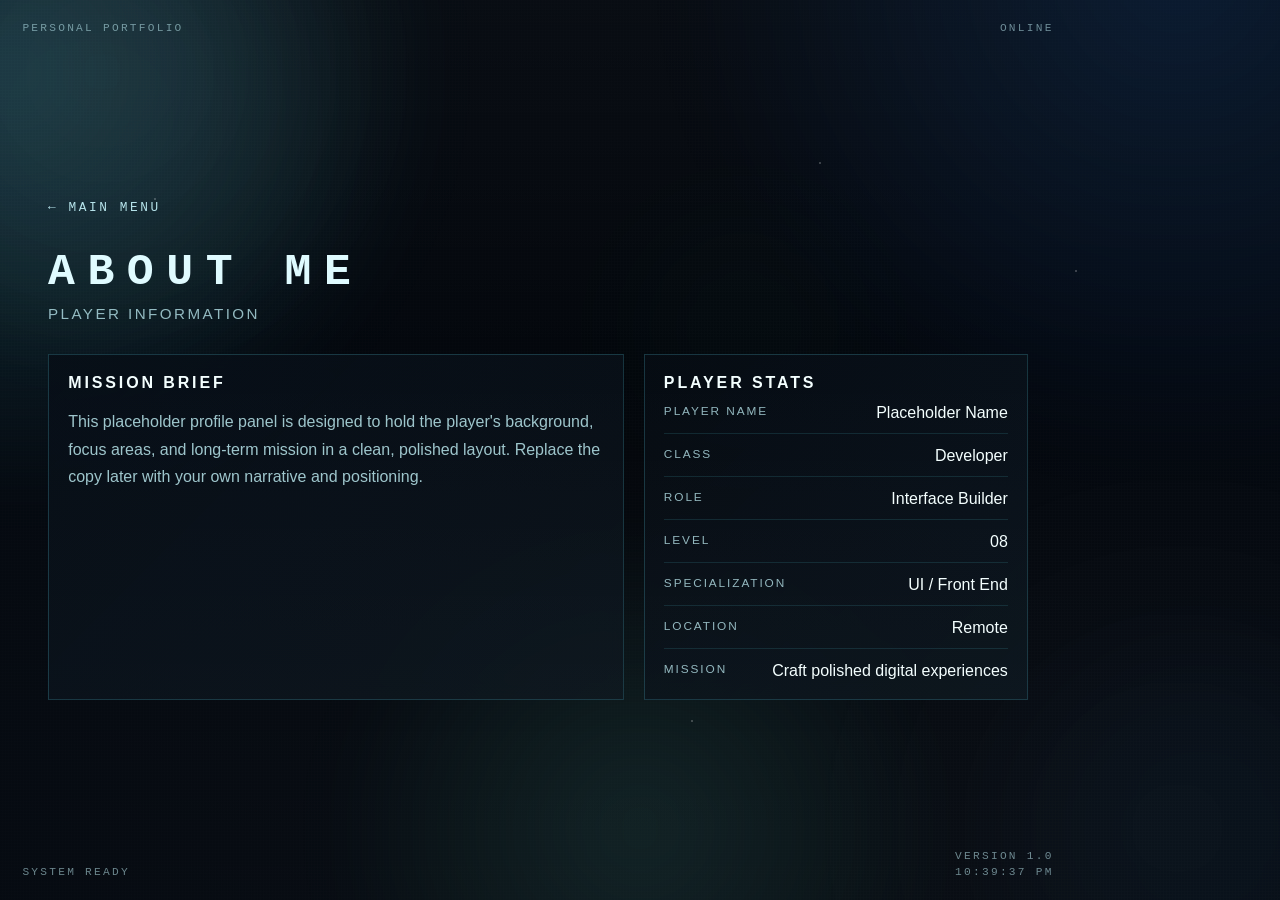
==== about.html @ 42e45257 "asdwadw" ====
<!DOCTYPE html>
<html lang="en">
<head>
    <meta charset="UTF-8">
    <meta name="viewport" content="width=device-width, initial-scale=1.0">
    <title>About Me</title>
    <link rel="stylesheet" href="style.css">
    <link rel="stylesheet" href="assets/css/menu.css">
    <link rel="stylesheet" href="assets/css/transition.css">
    <link rel="stylesheet" href="assets/css/about.css">
</head>
<body>
    <div class="cursor-glow" aria-hidden="true"></div>
    <div class="menu-scene" aria-hidden="true">
        <div class="ambient ambient-one"></div>
        <div class="ambient ambient-two"></div>
        <div class="ambient ambient-three"></div>
        <div class="particle-field">
            <span class="particle particle-1"></span>
            <span class="particle particle-2"></span>
            <span class="particle particle-3"></span>
            <span class="particle particle-4"></span>
            <span class="particle particle-5"></span>
            <span class="particle particle-6"></span>
        </div>
    </div>

    <main class="page-shell" role="main">
        <div class="hud hud-top-left">PERSONAL PORTFOLIO</div>
        <div class="hud hud-top-right">ONLINE</div>

        <a class="back-link" href="index.html" data-transition-label="RETURNING TO MENU...">← MAIN MENU</a>

        <header class="page-heading">
            <h1 class="page-heading__title">ABOUT ME</h1>
            <p class="page-heading__subtitle">Player Information</p>
        </header>

        <section class="profile-grid" aria-label="Profile information">
            <article class="profile-card">
                <h2 class="profile-card__title">Mission Brief</h2>
                <p class="profile-bio">This placeholder profile panel is designed to hold the player's background, focus areas, and long-term mission in a clean, polished layout. Replace the copy later with your own narrative and positioning.</p>
            </article>
            <article class="profile-card">
                <h2 class="profile-card__title">Player Stats</h2>
                <div class="profile-list">
                    <div class="profile-item"><span class="profile-item__label">Player Name</span><span class="profile-item__value">Placeholder Name</span></div>
                    <div class="profile-item"><span class="profile-item__label">Class</span><span class="profile-item__value">Developer</span></div>
                    <div class="profile-item"><span class="profile-item__label">Role</span><span class="profile-item__value">Interface Builder</span></div>
                    <div class="profile-item"><span class="profile-item__label">Level</span><span class="profile-item__value">08</span></div>
                    <div class="profile-item"><span class="profile-item__label">Specialization</span><span class="profile-item__value">UI / Front End</span></div>
                    <div class="profile-item"><span class="profile-item__label">Location</span><span class="profile-item__value">Remote</span></div>
                    <div class="profile-item"><span class="profile-item__label">Mission</span><span class="profile-item__value">Craft polished digital experiences</span></div>
                </div>
            </article>
        </section>

        <div class="hud hud-bottom-left">SYSTEM READY</div>
        <div class="hud hud-bottom-right">
            <span>Version 1.0</span>
            <span id="clock">00:00:00</span>
        </div>
    </main>

    <script src="assets/js/menu.js"></script>
    <script src="assets/js/transition.js"></script>
    <script src="assets/js/about.js"></script>
</body>
</html>
---- style.css ----
:root {
    color-scheme: dark;
    --page-bg: #06080d;
    --text-cyan: #8fe7ff;
    --text-subtle: rgba(143, 231, 255, 0.65);
    --line-cyan: #4fe3ff;
}

* {
    box-sizing: border-box;
}

html,
body {
    margin: 0;
    min-height: 100%;
}

body {
    font-family: "Segoe UI", "Trebuchet MS", Arial, sans-serif;
    background: var(--page-bg);
    color: var(--text-cyan);
    overflow-x: hidden;
}

a {
    color: inherit;
    text-decoration: none;
}
---- assets/css/menu.css ----
:root {
    --line-cyan: #5fe8ff;
    --text-cyan: #c8f8ff;
    --text-subtle: rgba(200, 248, 255, 0.7);
    --text-muted: rgba(200, 248, 255, 0.55);
}

* {
    box-sizing: border-box;
}

html,
body {
    margin: 0;
    min-height: 100%;
}

body {
    min-height: 100vh;
    display: flex;
    align-items: center;
    justify-content: flex-start;
    background: #03060b;
    color: var(--text-cyan);
    overflow: hidden;
    cursor: none;
}

body::before {
    content: "";
    position: fixed;
    inset: -20%;
    background:
        radial-gradient(circle at 15% 20%, rgba(95, 232, 255, 0.18), transparent 24%),
        radial-gradient(circle at 80% 12%, rgba(37, 112, 220, 0.16), transparent 28%),
        radial-gradient(circle at 50% 80%, rgba(110, 255, 220, 0.1), transparent 24%);
    filter: blur(32px);
    animation: drift 20s ease-in-out infinite alternate;
    z-index: 0;
    pointer-events: none;
}

body::after {
    content: "";
    position: fixed;
    inset: 0;
    background:
        radial-gradient(circle at center, transparent 0%, rgba(2, 5, 8, 0.45) 60%, rgba(2, 4, 6, 0.9) 100%),
        linear-gradient(180deg, rgba(255, 255, 255, 0.03) 0%, transparent 40%, rgba(255, 255, 255, 0.03) 100%);
    mix-blend-mode: screen;
    opacity: 0.95;
    pointer-events: none;
    z-index: 0;
}

.menu-scene {
    position: fixed;
    inset: 0;
    pointer-events: none;
    z-index: 0;
    overflow: hidden;
}

.menu-scene::before {
    content: "";
    position: absolute;
    inset: -20%;
    background-image:
        linear-gradient(rgba(255, 255, 255, 0.025) 1px, transparent 1px),
        linear-gradient(90deg, rgba(255, 255, 255, 0.018) 1px, transparent 1px);
    background-size: 100% 3px, 3px 100%;
    opacity: 0.22;
    animation: scanlines 10s linear infinite;
    mix-blend-mode: screen;
}

.menu-scene::after {
    content: "";
    position: absolute;
    inset: -20%;
    background:
        radial-gradient(circle at 20% 20%, rgba(255, 255, 255, 0.08), transparent 20%),
        radial-gradient(circle at 80% 80%, rgba(255, 255, 255, 0.05), transparent 25%);
    filter: blur(16px);
    opacity: 0.45;
    animation: fog 18s ease-in-out infinite alternate;
}

.ambient {
    position: absolute;
    border-radius: 50%;
    filter: blur(60px);
    opacity: 0.24;
    animation: drift 16s ease-in-out infinite alternate;
}

.ambient-one {
    width: 420px;
    height: 420px;
    left: -120px;
    top: -90px;
    background: rgba(95, 232, 255, 0.16);
}

.ambient-two {
    width: 340px;
    height: 340px;
    right: -90px;
    bottom: -100px;
    background: rgba(15, 115, 200, 0.16);
    animation-duration: 19s;
}

.ambient-three {
    width: 260px;
    height: 260px;
    left: 48%;
    top: 22%;
    background: rgba(91, 255, 204, 0.08);
    animation-duration: 17s;
}

.particle-field {
    position: absolute;
    inset: 0;
    pointer-events: none;
}

.particle {
    position: absolute;
    width: 2px;
    height: 2px;
    border-radius: 50%;
    background: rgba(255, 255, 255, 0.7);
    animation: floatParticle 18s linear infinite;
    opacity: 0.4;
}

.particle-1 { left: 12%; top: 22%; animation-duration: 21s; }
.particle-2 { left: 28%; top: 70%; animation-duration: 19s; }
.particle-3 { left: 64%; top: 18%; animation-duration: 24s; }
.particle-4 { left: 76%; top: 48%; animation-duration: 17s; }
.particle-5 { left: 54%; top: 80%; animation-duration: 20s; }
.particle-6 { left: 84%; top: 30%; animation-duration: 22s; }

.menu-shell {
    position: relative;
    z-index: 1;
    width: min(92vw, 560px);
    min-height: 100vh;
    display: flex;
    flex-direction: column;
    justify-content: center;
    align-items: flex-start;
    text-align: left;
    padding: clamp(2rem, 6vw, 4.2rem);
    isolation: isolate;
}

.menu-header {
    margin-bottom: 2.4rem;
    opacity: 0;
    transform: translateY(16px);
    animation: titleIn 1.1s cubic-bezier(0.2, 0.8, 0.2, 1) 0.2s forwards;
}

.portfolio-label {
    margin: 0 0 0.55rem;
    font-size: 0.72rem;
    letter-spacing: 0.28em;
    text-transform: uppercase;
    color: var(--text-subtle);
}

.game-title {
    display: flex;
    flex-wrap: wrap;
    gap: 0.04em;
    margin: 0;
    font-family: Consolas, "Courier New", monospace;
    font-size: clamp(2.4rem, 5vw, 4rem);
    letter-spacing: 0.32em;
    text-transform: uppercase;
    color: #dffbff;
    text-shadow: 0 0 10px rgba(95, 232, 255, 0.28), 0 0 24px rgba(95, 232, 255, 0.12);
}

.game-title span {
    display: inline-block;
    animation: letterIn 0.9s cubic-bezier(0.2, 0.8, 0.2, 1) both;
}

.game-title span:nth-child(2) { animation-delay: 0.06s; }
.game-title span:nth-child(3) { animation-delay: 0.12s; }
.game-title span:nth-child(4) { animation-delay: 0.18s; }
.game-title span:nth-child(5) { animation-delay: 0.24s; }
.game-title span:nth-child(6) { animation-delay: 0.3s; }
.game-title span:nth-child(7) { animation-delay: 0.36s; }
.game-title span:nth-child(8) { animation-delay: 0.42s; }
.game-title span:nth-child(9) { animation-delay: 0.48s; }
.game-title span:nth-child(10) { animation-delay: 0.54s; }
.game-title span:nth-child(11) { animation-delay: 0.6s; }
.game-title span:nth-child(12) { animation-delay: 0.66s; }

.menu-nav {
    width: 100%;
    display: flex;
    flex-direction: column;
    gap: 0.35rem;
    align-items: flex-start;
    max-width: 480px;
}

.menu-item {
    position: relative;
    display: flex;
    align-items: center;
    width: 100%;
    padding: 0.85rem 0 0.95rem;
    color: var(--text-cyan);
    font-family: Consolas, "Courier New", monospace;
    font-size: clamp(0.95rem, 1.6vw, 1.05rem);
    letter-spacing: 0.22em;
    text-transform: uppercase;
    text-decoration: none;
    opacity: 0;
    transform: translateX(-12px);
    animation: itemIn 0.6s cubic-bezier(0.2, 0.8, 0.2, 1) forwards;
    transition: transform 0.3s ease, color 0.3s ease;
}

.menu-item:nth-child(2) { animation-delay: 0.14s; }
.menu-item:nth-child(3) { animation-delay: 0.28s; }
.menu-item:nth-child(4) { animation-delay: 0.42s; }
.menu-item:nth-child(5) { animation-delay: 0.56s; }
.menu-item:nth-child(6) { animation-delay: 0.7s; }

.menu-item::before {
    content: "";
    position: absolute;
    inset: 0 0 auto 0;
    height: 1px;
    background: rgba(95, 232, 255, 0.25);
    transform: scaleX(0.84);
    transform-origin: left;
    opacity: 0.45;
    transition: opacity 0.3s ease, background 0.3s ease;
}

.menu-item__line {
    position: absolute;
    left: -0.35rem;
    top: 50%;
    width: 1px;
    height: 28%;
    background: transparent;
    transform: translateY(-50%);
    transition: height 0.3s ease, background 0.3s ease, box-shadow 0.3s ease;
}

.menu-item__content {
    display: flex;
    flex-direction: column;
    gap: 0.2rem;
    transition: transform 0.3s ease;
}

.menu-item__title {
    position: relative;
    z-index: 1;
    transition: transform 0.3s ease, color 0.3s ease;
}

.menu-item__subtitle {
    font-size: 0.72rem;
    letter-spacing: 0.18em;
    text-transform: uppercase;
    color: var(--text-subtle);
    transition: color 0.3s ease;
}

.menu-item__arrow {
    margin-left: auto;
    font-size: 1rem;
    color: var(--line-cyan);
    opacity: 0;
    transform: translateX(-8px);
    transition: opacity 0.3s ease, transform 0.3s ease;
}

.menu-item:hover,
.menu-item:focus-visible {
    transform: translateX(10px);
    color: #f4ffff;
}

.menu-item:hover .menu-item__content,
.menu-item:focus-visible .menu-item__content {
    transform: translateX(6px);
}

.menu-item:hover .menu-item__title,
.menu-item:focus-visible .menu-item__title {
    transform: translateX(6px);
    color: #f4ffff;
}

.menu-item:hover .menu-item__subtitle,
.menu-item:focus-visible .menu-item__subtitle {
    color: rgba(244, 255, 255, 0.95);
}

.menu-item:hover .menu-item__arrow,
.menu-item:focus-visible .menu-item__arrow {
    opacity: 1;
    transform: translateX(0);
}

.menu-item:hover .menu-item__line,
.menu-item:focus-visible .menu-item__line {
    height: 72%;
    background: var(--line-cyan);
    box-shadow: 0 0 8px rgba(95, 232, 255, 0.35);
}

.menu-item:hover::before,
.menu-item:focus-visible::before {
    opacity: 0.8;
    background: rgba(95, 232, 255, 0.45);
}

.menu-item:active {
    transform: translateX(4px);
}

.menu-item.is-active {
    transform: translateX(6px);
    color: #f4ffff;
}

.menu-item.is-active .menu-item__title {
    transform: translateX(4px);
    color: #f4ffff;
}

.menu-item.is-active .menu-item__subtitle {
    color: rgba(244, 255, 255, 0.95);
}

.menu-item.is-active .menu-item__line {
    height: 72%;
    background: var(--line-cyan);
    box-shadow: 0 0 8px rgba(95, 232, 255, 0.35);
}

.hud {
    position: absolute;
    font-family: Consolas, "Courier New", monospace;
    font-size: 0.7rem;
    letter-spacing: 0.2em;
    text-transform: uppercase;
    color: var(--text-muted);
    opacity: 0.95;
}

.hud-top-left { top: 1.4rem; left: 1.4rem; }
.hud-top-right { top: 1.4rem; right: 1.4rem; }
.hud-bottom-left { bottom: 1.4rem; left: 1.4rem; }
.hud-bottom-right {
    bottom: 1.4rem;
    right: 1.4rem;
    display: flex;
    flex-direction: column;
    align-items: flex-end;
    gap: 0.25rem;
}

.cursor-glow {
    position: fixed;
    left: 0;
    top: 0;
    width: 24px;
    height: 24px;
    border: 1px solid rgba(95, 232, 255, 0.65);
    border-radius: 50%;
    transform: translate(-50%, -50%);
    pointer-events: none;
    z-index: 2;
    opacity: 0;
    transition: width 0.2s ease, height 0.2s ease, opacity 0.2s ease, border-color 0.2s ease, box-shadow 0.2s ease;
    box-shadow: 0 0 18px rgba(95, 232, 255, 0.16);
    mix-blend-mode: screen;
}

.cursor-glow::before {
    content: "";
    position: absolute;
    inset: 3px;
    border: 1px solid rgba(95, 232, 255, 0.35);
    border-radius: 50%;
    opacity: 0.6;
}

body.menu-hover .cursor-glow {
    width: 72px;
    height: 72px;
    border-color: rgba(95, 232, 255, 0.9);
    box-shadow: 0 0 30px rgba(95, 232, 255, 0.22);
}

@keyframes titleIn {
    from { opacity: 0; transform: translateY(16px); }
    to { opacity: 1; transform: translateY(0); }
}

@keyframes itemIn {
    from { opacity: 0; transform: translateX(-12px); }
    to { opacity: 1; transform: translateX(0); }
}

@keyframes letterIn {
    from { opacity: 0; transform: translateY(10px) scale(0.96); }
    to { opacity: 1; transform: translateY(0) scale(1); }
}

@keyframes drift {
    from { transform: translate3d(0, 0, 0) scale(1); }
    to { transform: translate3d(12px, -16px, 0) scale(1.05); }
}

@keyframes scanlines {
    from { transform: translate3d(0, 0, 0); }
    to { transform: translate3d(0, 3px, 0); }
}

@keyframes fog {
    from { transform: translate3d(-4%, -3%, 0) scale(1); }
    to { transform: translate3d(5%, 3%, 0) scale(1.04); }
}

@keyframes floatParticle {
    0% { transform: translate3d(0, 0, 0) scale(1); opacity: 0; }
    20% { opacity: 0.45; }
    100% { transform: translate3d(60px, -90px, 0) scale(1.8); opacity: 0; }
}

@media (max-width: 768px) {
    body {
        justify-content: center;
    }

    .menu-shell {
        min-height: auto;
        padding: 2rem 1.2rem 3rem;
        justify-content: flex-start;
    }

    .menu-nav {
        max-width: 100%;
    }

    .hud {
        font-size: 0.62rem;
    }

    .menu-item {
        font-size: 0.86rem;
    }

    .game-title {
        font-size: clamp(2rem, 8vw, 2.8rem);
        letter-spacing: 0.24em;
    }
}
---- assets/css/transition.css ----
:root {
    --transition-cyan: #5fe8ff;
    --transition-bg: rgba(2, 5, 8, 0.84);
}

body.is-transitioning {
    overflow: hidden;
}

.transition-overlay {
    position: fixed;
    inset: 0;
    display: flex;
    flex-direction: column;
    justify-content: center;
    align-items: center;
    gap: 0.9rem;
    background: rgba(2, 5, 8, 0.72);
    backdrop-filter: blur(10px);
    -webkit-backdrop-filter: blur(10px);
    opacity: 0;
    pointer-events: none;
    z-index: 20;
    transition: opacity 180ms ease;
}

.transition-overlay.is-visible {
    opacity: 1;
}

.transition-overlay__text {
    font-family: Consolas, "Courier New", monospace;
    font-size: 0.82rem;
    letter-spacing: 0.32em;
    text-transform: uppercase;
    color: #f4ffff;
    opacity: 0.9;
}

.transition-overlay__line {
    width: min(84vw, 320px);
    height: 1px;
    background: linear-gradient(90deg, transparent, var(--transition-cyan), transparent);
    transform: scaleX(0);
    transform-origin: left;
    transition: transform 720ms cubic-bezier(0.2, 0.8, 0.2, 1);
    box-shadow: 0 0 10px rgba(95, 232, 255, 0.25);
}

.menu-shell.is-exiting,
.page-shell.is-exiting {
    opacity: 0;
    transform: translateY(-8px) scale(0.985);
    transition: opacity 360ms ease, transform 360ms ease;
}

.game-title.is-exiting,
.page-title.is-exiting {
    transform: translateY(-8px);
    transition: transform 360ms ease, opacity 360ms ease;
}

.menu-item.is-fading,
.page-nav-link.is-fading {
    opacity: 0;
    transform: translateX(-10px);
    transition: opacity 240ms ease, transform 240ms ease;
}

.menu-shell,
.page-shell {
    opacity: 0;
    transform: translateY(16px);
    transition: opacity 520ms ease, transform 520ms ease;
}

.page-shell {
    position: relative;
    min-height: 100vh;
    display: flex;
    flex-direction: column;
    justify-content: center;
    align-items: flex-start;
    padding: clamp(2rem, 6vw, 4.2rem);
    color: var(--text-cyan);
}

.page-title {
    margin: 0 0 0.8rem;
    font-family: Consolas, "Courier New", monospace;
    font-size: clamp(2rem, 4vw, 3rem);
    letter-spacing: 0.28em;
    text-transform: uppercase;
    color: #dffbff;
    text-shadow: 0 0 10px rgba(95, 232, 255, 0.2);
}

.page-shell .portfolio-label {
    margin: 0;
    font-size: 0.72rem;
    letter-spacing: 0.24em;
    text-transform: uppercase;
    color: rgba(200, 248, 255, 0.7);
}

.menu-shell.is-entering,
.page-shell.is-entering,
body.has-entered .menu-shell,
body.has-entered .page-shell {
    opacity: 1;
    transform: translateY(0);
}

.game-title,
.page-title {
    opacity: 1;
    transform: translateY(0);
    transition: opacity 520ms ease, transform 520ms ease;
}

.game-title.is-entering,
.page-title.is-entering {
    opacity: 1;
    transform: translateY(0);
}

.project-card.is-visible,
.resume-card.is-visible,
.skill-item.is-visible,
.certificate-card.is-visible,
.profile-card.is-visible,
.contact-card.is-visible {
    opacity: 1;
    transform: translateY(0);
    transition: opacity 420ms ease, transform 420ms ease;
}
---- assets/css/about.css ----
:root {
    --panel-border: rgba(95, 232, 255, 0.18);
}

.page-shell {
    position: relative;
    min-height: 100vh;
    padding: clamp(2rem, 5vw, 3rem);
    display: flex;
    flex-direction: column;
    gap: 2rem;
}

.back-link {
    display: inline-flex;
    align-items: center;
    gap: 0.5rem;
    width: max-content;
    font-family: Consolas, "Courier New", monospace;
    font-size: 0.8rem;
    letter-spacing: 0.2em;
    text-transform: uppercase;
    color: var(--text-cyan);
    text-decoration: none;
    opacity: 0.9;
    transition: opacity 0.25s ease, transform 0.25s ease;
}

.back-link:hover,
.back-link:focus-visible {
    opacity: 1;
    transform: translateX(-4px);
}

.page-heading {
    max-width: 760px;
}

.page-heading__title {
    margin: 0 0 0.5rem;
    font-family: Consolas, "Courier New", monospace;
    font-size: clamp(1.95rem, 4vw, 2.8rem);
    letter-spacing: 0.28em;
    text-transform: uppercase;
    color: #dffbff;
}

.page-heading__subtitle {
    margin: 0;
    font-size: 0.95rem;
    letter-spacing: 0.16em;
    text-transform: uppercase;
    color: rgba(200, 248, 255, 0.72);
}

.profile-grid {
    display: grid;
    grid-template-columns: 1.2fr 0.8fr;
    gap: 1.2rem;
    max-width: 980px;
}

.profile-card {
    padding: 1.2rem;
    border: 1px solid var(--panel-border);
    background: linear-gradient(135deg, rgba(6, 12, 19, 0.95), rgba(11, 20, 28, 0.84));
    backdrop-filter: blur(10px);
    opacity: 0;
    transform: translateY(18px);
}

.profile-card__title {
    margin: 0 0 0.7rem;
    font-size: 1rem;
    letter-spacing: 0.18em;
    text-transform: uppercase;
    color: #f4ffff;
}

.profile-list {
    display: grid;
    gap: 0.8rem;
}

.profile-item {
    display: flex;
    justify-content: space-between;
    gap: 1rem;
    padding-bottom: 0.7rem;
    border-bottom: 1px solid rgba(95, 232, 255, 0.12);
}

.profile-item:last-child {
    border-bottom: 0;
    padding-bottom: 0;
}

.profile-item__label {
    color: rgba(200, 248, 255, 0.72);
    text-transform: uppercase;
    letter-spacing: 0.16em;
    font-size: 0.74rem;
}

.profile-item__value {
    color: #f4ffff;
    text-align: right;
}

.profile-bio {
    color: rgba(200, 248, 255, 0.78);
    line-height: 1.7;
}

@media (max-width: 900px) {
    .profile-grid {
        grid-template-columns: 1fr;
    }
}
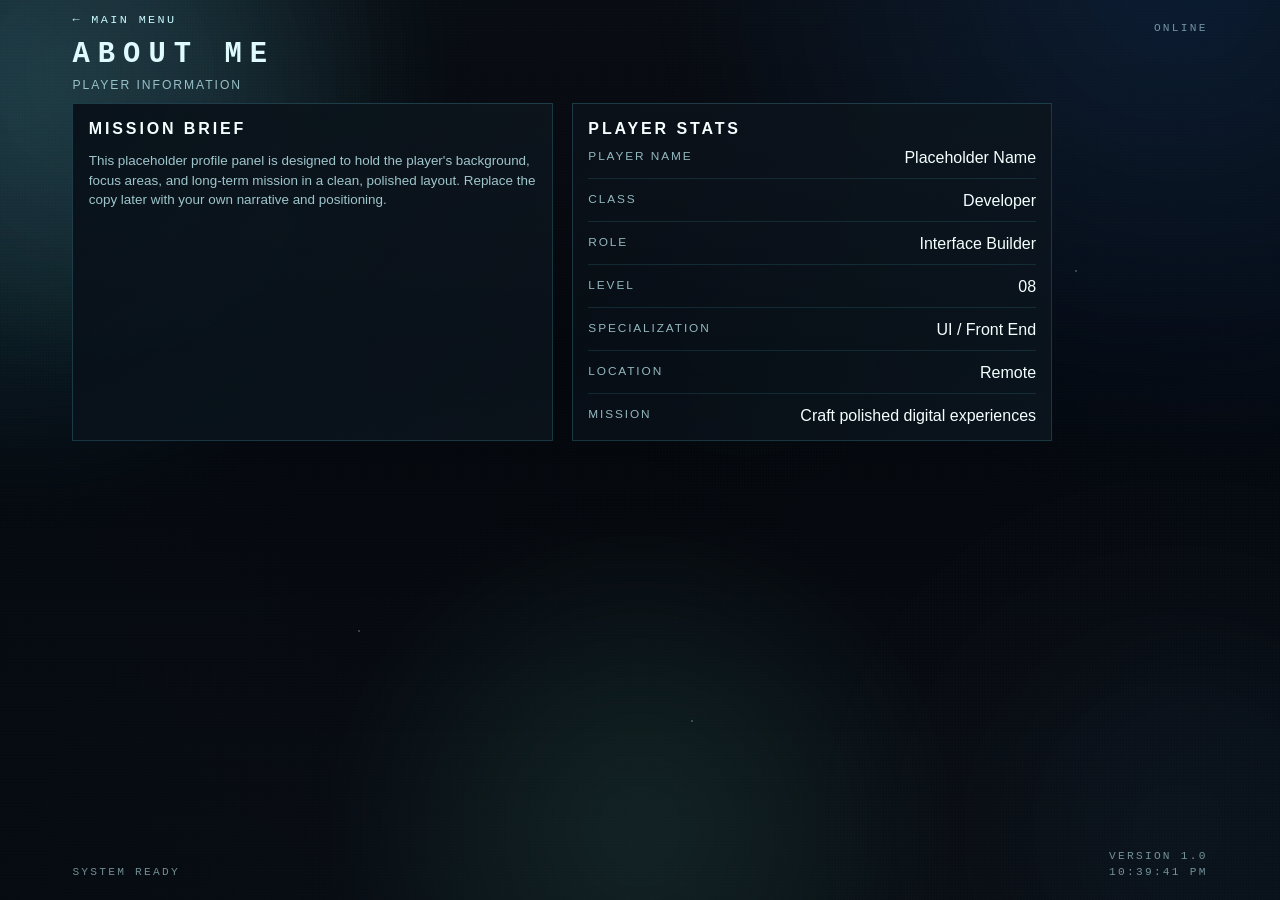
==== commit 397c698b: "Transition" ====
--- a/about.html
+++ b/about.html
@@ -26,7 +26,7 @@
     </div>
 
     <main class="page-shell" role="main">
-        <div class="hud hud-top-left">PERSONAL PORTFOLIO</div>
+
         <div class="hud hud-top-right">ONLINE</div>
 
         <a class="back-link" href="index.html" data-transition-label="RETURNING TO MENU...">← MAIN MENU</a>
--- a/style.css
+++ b/style.css
@@ -10,13 +10,14 @@
     box-sizing: border-box;
 }
 
-html,
-body {
-    margin: 0;
+html {
     min-height: 100%;
 }
 
 body {
+    margin: 0;
+    min-height: 100svh;
+    min-height: 100dvh;
     font-family: "Segoe UI", "Trebuchet MS", Arial, sans-serif;
     background: var(--page-bg);
     color: var(--text-cyan);
@@ -27,3 +28,98 @@
     color: inherit;
     text-decoration: none;
 }
+
+body .page-shell {
+    padding-block: clamp(0.7rem, 1.4vh, 1rem);
+    gap: clamp(0.7rem, 1.3vh, 1rem);
+}
+
+body .back-link {
+    font-size: clamp(0.64rem, 0.95vw, 0.74rem);
+}
+
+body .page-heading__title {
+    font-size: clamp(1.15rem, 2.4vw, 1.8rem);
+}
+
+body .page-heading__subtitle {
+    font-size: clamp(0.68rem, 0.95vw, 0.8rem);
+}
+
+body .project-card,
+body .resume-card,
+body .certificate-card,
+body .contact-card,
+body .profile-card,
+body .skill-item {
+    padding: clamp(0.8rem, 1.2vw, 1rem);
+}
+
+body .project-card__desc,
+body .certificate-card__meta,
+body .contact-card__desc,
+body .profile-bio {
+    font-size: 0.84rem;
+    line-height: 1.45;
+}
+
+body .project-card__meta,
+body .project-card__actions {
+    gap: 0.45rem;
+}
+
+body .action-btn {
+    padding: 0.5rem 0.7rem;
+}
+
+@media (max-height: 860px) {
+    body .page-shell {
+        gap: 0.65rem;
+        padding-block: 0.65rem;
+    }
+
+    body .page-heading__title {
+        font-size: clamp(1rem, 2vw, 1.5rem);
+    }
+
+    body .project-card,
+    body .resume-card,
+    body .certificate-card,
+    body .contact-card,
+    body .profile-card,
+    body .skill-item {
+        padding: 0.75rem;
+    }
+
+    body .project-card__desc,
+    body .certificate-card__meta,
+    body .contact-card__desc,
+    body .profile-bio {
+        font-size: 0.8rem;
+        line-height: 1.4;
+    }
+}
+
+@media (max-height: 760px) {
+    body .page-shell {
+        gap: 0.45rem;
+        padding-block: 0.45rem;
+    }
+
+    body .page-heading__title {
+        font-size: clamp(0.95rem, 1.8vw, 1.3rem);
+    }
+
+    body .page-heading__subtitle {
+        font-size: 0.64rem;
+    }
+
+    body .project-card,
+    body .resume-card,
+    body .certificate-card,
+    body .contact-card,
+    body .profile-card,
+    body .skill-item {
+        padding: 0.66rem;
+    }
+}
--- a/assets/css/menu.css
+++ b/assets/css/menu.css
@@ -16,13 +16,15 @@
 }
 
 body {
-    min-height: 100vh;
+    min-height: 100svh;
+    min-height: 100dvh;
     display: flex;
     align-items: center;
     justify-content: flex-start;
     background: #03060b;
     color: var(--text-cyan);
-    overflow: hidden;
+    overflow-x: hidden;
+    overflow-y: auto;
     cursor: none;
 }
 
@@ -147,26 +149,26 @@
     position: relative;
     z-index: 1;
     width: min(92vw, 560px);
-    min-height: 100vh;
+    min-height: min(100svh, 100%);
     display: flex;
     flex-direction: column;
     justify-content: center;
     align-items: flex-start;
     text-align: left;
-    padding: clamp(2rem, 6vw, 4.2rem);
+    padding: clamp(1rem, 3.2vh, 2.2rem);
     isolation: isolate;
 }
 
 .menu-header {
-    margin-bottom: 2.4rem;
+    margin-bottom: clamp(1rem, 2.2vh, 2.2rem);
     opacity: 0;
     transform: translateY(16px);
     animation: titleIn 1.1s cubic-bezier(0.2, 0.8, 0.2, 1) 0.2s forwards;
 }
 
 .portfolio-label {
-    margin: 0 0 0.55rem;
-    font-size: 0.72rem;
+    margin: 0 0 0.4rem;
+    font-size: clamp(0.62rem, 0.85vw, 0.72rem);
     letter-spacing: 0.28em;
     text-transform: uppercase;
     color: var(--text-subtle);
@@ -178,7 +180,7 @@
     gap: 0.04em;
     margin: 0;
     font-family: Consolas, "Courier New", monospace;
-    font-size: clamp(2.4rem, 5vw, 4rem);
+    font-size: clamp(2rem, 4.5vw, 3.4rem);
     letter-spacing: 0.32em;
     text-transform: uppercase;
     color: #dffbff;
@@ -206,7 +208,7 @@
     width: 100%;
     display: flex;
     flex-direction: column;
-    gap: 0.35rem;
+    gap: clamp(0.2rem, 0.8vh, 0.4rem);
     align-items: flex-start;
     max-width: 480px;
 }
@@ -216,10 +218,10 @@
     display: flex;
     align-items: center;
     width: 100%;
-    padding: 0.85rem 0 0.95rem;
+    padding: clamp(0.7rem, 1.3vh, 0.95rem) 0;
     color: var(--text-cyan);
     font-family: Consolas, "Courier New", monospace;
-    font-size: clamp(0.95rem, 1.6vw, 1.05rem);
+    font-size: clamp(0.9rem, 1.4vw, 1.05rem);
     letter-spacing: 0.22em;
     text-transform: uppercase;
     text-decoration: none;
@@ -272,7 +274,7 @@
 }
 
 .menu-item__subtitle {
-    font-size: 0.72rem;
+    font-size: clamp(0.62rem, 0.95vw, 0.72rem);
     letter-spacing: 0.18em;
     text-transform: uppercase;
     color: var(--text-subtle);
@@ -408,6 +410,35 @@
     box-shadow: 0 0 30px rgba(95, 232, 255, 0.22);
 }
 
+@media (max-height: 760px) {
+    .menu-shell {
+        padding-block: 1rem;
+    }
+
+    .menu-header {
+        margin-bottom: 0.9rem;
+    }
+
+    .menu-nav {
+        gap: 0.15rem;
+    }
+}
+
+@media (max-width: 640px) {
+    .menu-shell {
+        width: min(95vw, 560px);
+        padding: 1rem 1rem 1.2rem;
+    }
+
+    .game-title {
+        letter-spacing: 0.2em;
+    }
+
+    .menu-item {
+        letter-spacing: 0.16em;
+    }
+}
+
 @keyframes titleIn {
     from { opacity: 0; transform: translateY(16px); }
     to { opacity: 1; transform: translateY(0); }
--- a/assets/css/transition.css
+++ b/assets/css/transition.css
@@ -10,97 +10,90 @@
 .transition-overlay {
     position: fixed;
     inset: 0;
-    display: flex;
-    flex-direction: column;
-    justify-content: center;
-    align-items: center;
-    gap: 0.9rem;
-    background: rgba(2, 5, 8, 0.72);
-    backdrop-filter: blur(10px);
-    -webkit-backdrop-filter: blur(10px);
+    background: rgba(2, 5, 8, 0.78);
+    backdrop-filter: blur(1.4px);
+    -webkit-backdrop-filter: blur(1.4px);
     opacity: 0;
     pointer-events: none;
     z-index: 20;
-    transition: opacity 180ms ease;
+    transform: scale(1);
+    transition: opacity 220ms ease, transform 780ms cubic-bezier(0.2, 0.8, 0.2, 1);
 }
 
 .transition-overlay.is-visible {
     opacity: 1;
+    transform: scale(1.02);
 }
 
 .transition-overlay__text {
+    position: absolute;
+    top: 50%;
+    left: 50%;
+    transform: translate(-50%, -50%);
     font-family: Consolas, "Courier New", monospace;
-    font-size: 0.82rem;
-    letter-spacing: 0.32em;
+    font-size: 0.76rem;
+    letter-spacing: 0.3em;
     text-transform: uppercase;
     color: #f4ffff;
-    opacity: 0.9;
+    opacity: 0.92;
 }
 
 .transition-overlay__line {
-    width: min(84vw, 320px);
+    position: absolute;
+    left: 50%;
+    bottom: clamp(1.4rem, 3vh, 2.2rem);
+    width: min(74vw, 320px);
     height: 1px;
     background: linear-gradient(90deg, transparent, var(--transition-cyan), transparent);
-    transform: scaleX(0);
-    transform-origin: left;
-    transition: transform 720ms cubic-bezier(0.2, 0.8, 0.2, 1);
-    box-shadow: 0 0 10px rgba(95, 232, 255, 0.25);
+    transform: translateX(-50%) scaleX(0);
+    transform-origin: center;
+    transition: transform 760ms cubic-bezier(0.2, 0.8, 0.2, 1);
+    box-shadow: 0 0 10px rgba(95, 232, 255, 0.24);
 }
 
 .menu-shell.is-exiting,
 .page-shell.is-exiting {
     opacity: 0;
     transform: translateY(-8px) scale(0.985);
-    transition: opacity 360ms ease, transform 360ms ease;
+    transition: opacity 340ms ease, transform 340ms ease;
 }
 
 .game-title.is-exiting,
-.page-title.is-exiting {
-    transform: translateY(-8px);
-    transition: transform 360ms ease, opacity 360ms ease;
+.page-heading__title.is-exiting {
+    opacity: 0;
+    transform: translateY(-10px);
+    transition: opacity 320ms ease, transform 320ms ease;
 }
 
-.menu-item.is-fading,
-.page-nav-link.is-fading {
-    opacity: 0;
-    transform: translateX(-10px);
-    transition: opacity 240ms ease, transform 240ms ease;
+.menu-item.is-fading {
+    opacity: 0.15;
+    transform: translateX(0);
+    transition: opacity 260ms ease, transform 260ms ease;
+}
+
+.menu-item.is-active {
+    opacity: 1;
+    color: #f4ffff;
+}
+
+.menu-item.is-active .menu-item__title {
+    transform: translateX(4px);
+    color: #f4ffff;
+}
+
+.menu-item.is-active .menu-item__subtitle {
+    color: rgba(244, 255, 255, 0.95);
+}
+
+.menu-item.is-active .menu-item__subtitle.is-loading {
+    color: #f4ffff;
 }
 
 .menu-shell,
 .page-shell {
     opacity: 0;
-    transform: translateY(16px);
-    transition: opacity 520ms ease, transform 520ms ease;
-}
-
-.page-shell {
-    position: relative;
-    min-height: 100vh;
-    display: flex;
-    flex-direction: column;
-    justify-content: center;
-    align-items: flex-start;
-    padding: clamp(2rem, 6vw, 4.2rem);
-    color: var(--text-cyan);
-}
-
-.page-title {
-    margin: 0 0 0.8rem;
-    font-family: Consolas, "Courier New", monospace;
-    font-size: clamp(2rem, 4vw, 3rem);
-    letter-spacing: 0.28em;
-    text-transform: uppercase;
-    color: #dffbff;
-    text-shadow: 0 0 10px rgba(95, 232, 255, 0.2);
-}
-
-.page-shell .portfolio-label {
-    margin: 0;
-    font-size: 0.72rem;
-    letter-spacing: 0.24em;
-    text-transform: uppercase;
-    color: rgba(200, 248, 255, 0.7);
+    transform: translateY(24px) scale(0.995);
+    transition: opacity 580ms cubic-bezier(0.2, 0.8, 0.2, 1), transform 580ms cubic-bezier(0.2, 0.8, 0.2, 1);
 }
 
 .menu-shell.is-entering,
@@ -108,20 +101,52 @@
 body.has-entered .menu-shell,
 body.has-entered .page-shell {
     opacity: 1;
+    transform: translateY(0) scale(1);
+}
+
+.hud {
+    opacity: 0;
+    transform: translateY(8px);
+    transition: opacity 520ms ease, transform 520ms ease;
+}
+
+.hud.is-visible,
+.hud.is-transitioning {
+    opacity: 1;
     transform: translateY(0);
 }
 
 .game-title,
-.page-title {
-    opacity: 1;
-    transform: translateY(0);
+.page-heading__title,
+.portfolio-label,
+.page-heading__subtitle,
+.back-link {
+    opacity: 0;
+    transform: translateY(16px);
     transition: opacity 520ms ease, transform 520ms ease;
 }
 
 .game-title.is-entering,
-.page-title.is-entering {
+.page-heading__title.is-entering,
+.portfolio-label.is-visible,
+.page-heading__subtitle.is-visible,
+.back-link.is-visible,
+.game-title.is-visible,
+.page-heading__title.is-visible {
     opacity: 1;
     transform: translateY(0);
+}
+
+.project-card,
+.resume-card,
+.skill-item,
+.certificate-card,
+.profile-card,
+.contact-card,
+.action-btn {
+    opacity: 0;
+    transform: translateY(18px);
+    transition: opacity 540ms cubic-bezier(0.2, 0.8, 0.2, 1), transform 540ms cubic-bezier(0.2, 0.8, 0.2, 1);
 }
 
 .project-card.is-visible,
@@ -129,8 +154,8 @@
 .skill-item.is-visible,
 .certificate-card.is-visible,
 .profile-card.is-visible,
-.contact-card.is-visible {
+.contact-card.is-visible,
+.action-btn.is-visible {
     opacity: 1;
     transform: translateY(0);
-    transition: opacity 420ms ease, transform 420ms ease;
 }
--- a/assets/css/about.css
+++ b/assets/css/about.css
@@ -4,11 +4,15 @@
 
 .page-shell {
     position: relative;
-    min-height: 100vh;
-    padding: clamp(2rem, 5vw, 3rem);
+    min-height: 100svh;
+    min-height: 100dvh;
+    width: min(100%, 1180px);
+    margin: 0 auto;
+    padding: clamp(0.7rem, 1.4vh, 1rem) clamp(0.9rem, 2vw, 1.4rem) clamp(0.8rem, 1.3vh, 1rem);
     display: flex;
     flex-direction: column;
-    gap: 2rem;
+    gap: clamp(0.55rem, 1.1vh, 0.8rem);
+    justify-content: flex-start;
 }
 
 .back-link {
@@ -17,7 +21,7 @@
     gap: 0.5rem;
     width: max-content;
     font-family: Consolas, "Courier New", monospace;
-    font-size: 0.8rem;
+    font-size: clamp(0.7rem, 1.1vw, 0.8rem);
     letter-spacing: 0.2em;
     text-transform: uppercase;
     color: var(--text-cyan);
@@ -37,9 +41,9 @@
 }
 
 .page-heading__title {
-    margin: 0 0 0.5rem;
+    margin: 0 0 0.4rem;
     font-family: Consolas, "Courier New", monospace;
-    font-size: clamp(1.95rem, 4vw, 2.8rem);
+    font-size: clamp(1.5rem, 3vw, 2.2rem);
     letter-spacing: 0.28em;
     text-transform: uppercase;
     color: #dffbff;
@@ -47,7 +51,7 @@
 
 .page-heading__subtitle {
     margin: 0;
-    font-size: 0.95rem;
+    font-size: clamp(0.72rem, 1vw, 0.9rem);
     letter-spacing: 0.16em;
     text-transform: uppercase;
     color: rgba(200, 248, 255, 0.72);
@@ -55,18 +59,19 @@
 
 .profile-grid {
     display: grid;
-    grid-template-columns: 1.2fr 0.8fr;
-    gap: 1.2rem;
+    grid-template-columns: repeat(2, minmax(0, 1fr));
+    gap: clamp(0.9rem, 1.5vw, 1.2rem);
     max-width: 980px;
 }
 
 .profile-card {
-    padding: 1.2rem;
+    padding: clamp(0.95rem, 1.5vw, 1.2rem);
     border: 1px solid var(--panel-border);
     background: linear-gradient(135deg, rgba(6, 12, 19, 0.95), rgba(11, 20, 28, 0.84));
     backdrop-filter: blur(10px);
     opacity: 0;
     transform: translateY(18px);
+    min-width: 0;
 }
 
 .profile-card__title {
@@ -109,7 +114,8 @@
 
 .profile-bio {
     color: rgba(200, 248, 255, 0.78);
-    line-height: 1.7;
+    line-height: 1.45;
+    font-size: 0.84rem;
 }
 
 @media (max-width: 900px) {
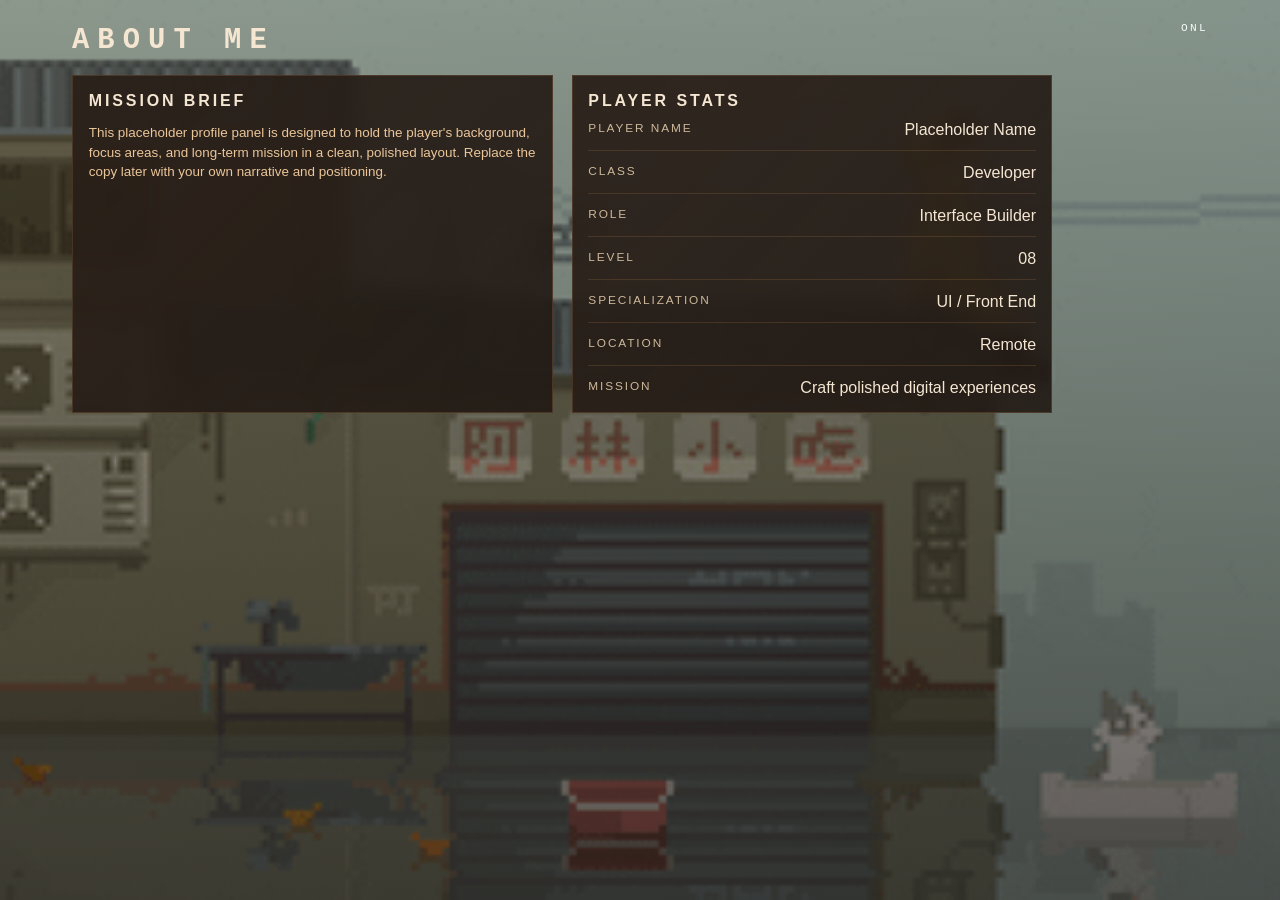
==== commit aaf21add: "Improve v1" ====
--- a/about.html
+++ b/about.html
@@ -3,6 +3,7 @@
 <head>
     <meta charset="UTF-8">
     <meta name="viewport" content="width=device-width, initial-scale=1.0">
+    <link rel="preload" href="assets/image/body/background.gif" as="image">
     <title>About Me</title>
     <link rel="stylesheet" href="style.css">
     <link rel="stylesheet" href="assets/css/menu.css">
@@ -11,19 +12,6 @@
 </head>
 <body>
     <div class="cursor-glow" aria-hidden="true"></div>
-    <div class="menu-scene" aria-hidden="true">
-        <div class="ambient ambient-one"></div>
-        <div class="ambient ambient-two"></div>
-        <div class="ambient ambient-three"></div>
-        <div class="particle-field">
-            <span class="particle particle-1"></span>
-            <span class="particle particle-2"></span>
-            <span class="particle particle-3"></span>
-            <span class="particle particle-4"></span>
-            <span class="particle particle-5"></span>
-            <span class="particle particle-6"></span>
-        </div>
-    </div>
 
     <main class="page-shell" role="main">
 
--- a/style.css
+++ b/style.css
@@ -1,9 +1,17 @@
 :root {
     color-scheme: dark;
-    --page-bg: #06080d;
-    --text-cyan: #8fe7ff;
-    --text-subtle: rgba(143, 231, 255, 0.65);
-    --line-cyan: #4fe3ff;
+    --page-bg: #18120D;
+    --page-bg-alt: #211914;
+    --panel-bg: #2A2019;
+    --panel-dark: #3B2A21;
+    --border-soft: #5A4231;
+    --accent: #A87445;
+    --light-brown: #C69C6D;
+    --tan: #D8B487;
+    --peach: #EBC69A;
+    --text-cyan: #F5E6D2;
+    --text-subtle: #CDB89A;
+    --line-cyan: #A87445;
 }
 
 * {
--- a/assets/css/menu.css
+++ b/assets/css/menu.css
@@ -1,8 +1,8 @@
 :root {
-    --line-cyan: #5fe8ff;
-    --text-cyan: #c8f8ff;
-    --text-subtle: rgba(200, 248, 255, 0.7);
-    --text-muted: rgba(200, 248, 255, 0.55);
+    --line-cyan: #A87445;
+    --text-cyan: #F5E6D2;
+    --text-subtle: rgba(205, 184, 154, 0.78);
+    --text-muted: rgba(205, 184, 154, 0.64);
 }
 
 * {
@@ -21,129 +21,19 @@
     display: flex;
     align-items: center;
     justify-content: flex-start;
-    background: #03060b;
+    background-color: #18120D;
+    background-image:
+        linear-gradient(180deg, rgba(24, 18, 13, 0.24) 0%, rgba(24, 18, 13, 0.58) 100%),
+        linear-gradient(135deg, rgba(168, 116, 69, 0.16), rgba(24, 18, 13, 0.12)),
+        url("../image/body/background.gif");
+    background-position: center;
+    background-repeat: no-repeat;
+    background-size: cover;
     color: var(--text-cyan);
     overflow-x: hidden;
     overflow-y: auto;
     cursor: none;
 }
-
-body::before {
-    content: "";
-    position: fixed;
-    inset: -20%;
-    background:
-        radial-gradient(circle at 15% 20%, rgba(95, 232, 255, 0.18), transparent 24%),
-        radial-gradient(circle at 80% 12%, rgba(37, 112, 220, 0.16), transparent 28%),
-        radial-gradient(circle at 50% 80%, rgba(110, 255, 220, 0.1), transparent 24%);
-    filter: blur(32px);
-    animation: drift 20s ease-in-out infinite alternate;
-    z-index: 0;
-    pointer-events: none;
-}
-
-body::after {
-    content: "";
-    position: fixed;
-    inset: 0;
-    background:
-        radial-gradient(circle at center, transparent 0%, rgba(2, 5, 8, 0.45) 60%, rgba(2, 4, 6, 0.9) 100%),
-        linear-gradient(180deg, rgba(255, 255, 255, 0.03) 0%, transparent 40%, rgba(255, 255, 255, 0.03) 100%);
-    mix-blend-mode: screen;
-    opacity: 0.95;
-    pointer-events: none;
-    z-index: 0;
-}
-
-.menu-scene {
-    position: fixed;
-    inset: 0;
-    pointer-events: none;
-    z-index: 0;
-    overflow: hidden;
-}
-
-.menu-scene::before {
-    content: "";
-    position: absolute;
-    inset: -20%;
-    background-image:
-        linear-gradient(rgba(255, 255, 255, 0.025) 1px, transparent 1px),
-        linear-gradient(90deg, rgba(255, 255, 255, 0.018) 1px, transparent 1px);
-    background-size: 100% 3px, 3px 100%;
-    opacity: 0.22;
-    animation: scanlines 10s linear infinite;
-    mix-blend-mode: screen;
-}
-
-.menu-scene::after {
-    content: "";
-    position: absolute;
-    inset: -20%;
-    background:
-        radial-gradient(circle at 20% 20%, rgba(255, 255, 255, 0.08), transparent 20%),
-        radial-gradient(circle at 80% 80%, rgba(255, 255, 255, 0.05), transparent 25%);
-    filter: blur(16px);
-    opacity: 0.45;
-    animation: fog 18s ease-in-out infinite alternate;
-}
-
-.ambient {
-    position: absolute;
-    border-radius: 50%;
-    filter: blur(60px);
-    opacity: 0.24;
-    animation: drift 16s ease-in-out infinite alternate;
-}
-
-.ambient-one {
-    width: 420px;
-    height: 420px;
-    left: -120px;
-    top: -90px;
-    background: rgba(95, 232, 255, 0.16);
-}
-
-.ambient-two {
-    width: 340px;
-    height: 340px;
-    right: -90px;
-    bottom: -100px;
-    background: rgba(15, 115, 200, 0.16);
-    animation-duration: 19s;
-}
-
-.ambient-three {
-    width: 260px;
-    height: 260px;
-    left: 48%;
-    top: 22%;
-    background: rgba(91, 255, 204, 0.08);
-    animation-duration: 17s;
-}
-
-.particle-field {
-    position: absolute;
-    inset: 0;
-    pointer-events: none;
-}
-
-.particle {
-    position: absolute;
-    width: 2px;
-    height: 2px;
-    border-radius: 50%;
-    background: rgba(255, 255, 255, 0.7);
-    animation: floatParticle 18s linear infinite;
-    opacity: 0.4;
-}
-
-.particle-1 { left: 12%; top: 22%; animation-duration: 21s; }
-.particle-2 { left: 28%; top: 70%; animation-duration: 19s; }
-.particle-3 { left: 64%; top: 18%; animation-duration: 24s; }
-.particle-4 { left: 76%; top: 48%; animation-duration: 17s; }
-.particle-5 { left: 54%; top: 80%; animation-duration: 20s; }
-.particle-6 { left: 84%; top: 30%; animation-duration: 22s; }
 
 .menu-shell {
     position: relative;
@@ -156,6 +46,7 @@
     align-items: flex-start;
     text-align: left;
     padding: clamp(1rem, 3.2vh, 2.2rem);
+    padding-right: clamp(1.2rem, 3.8vw, 2.3rem);
     isolation: isolate;
 }
 
@@ -183,8 +74,8 @@
     font-size: clamp(2rem, 4.5vw, 3.4rem);
     letter-spacing: 0.32em;
     text-transform: uppercase;
-    color: #dffbff;
-    text-shadow: 0 0 10px rgba(95, 232, 255, 0.28), 0 0 24px rgba(95, 232, 255, 0.12);
+    color: #F5E6D2;
+    text-shadow: 0 0 10px rgba(168, 116, 69, 0.22), 0 0 24px rgba(168, 116, 69, 0.1);
 }
 
 .game-title span {
@@ -208,7 +99,7 @@
     width: 100%;
     display: flex;
     flex-direction: column;
-    gap: clamp(0.2rem, 0.8vh, 0.4rem);
+    gap: clamp(0.5rem, 1vh, 0.7rem);
     align-items: flex-start;
     max-width: 480px;
 }
@@ -217,8 +108,13 @@
     position: relative;
     display: flex;
     align-items: center;
-    width: 100%;
-    padding: clamp(0.7rem, 1.3vh, 0.95rem) 0;
+    justify-content: flex-start;
+    width: min(100%, 72%);
+    max-width: 270px;
+    min-height: clamp(4rem, 5.4vh, 4.5rem);
+    margin: 0;
+    align-self: flex-start;
+    padding: 0;
     color: var(--text-cyan);
     font-family: Consolas, "Courier New", monospace;
     font-size: clamp(0.9rem, 1.4vw, 1.05rem);
@@ -228,7 +124,13 @@
     opacity: 0;
     transform: translateX(-12px);
     animation: itemIn 0.6s cubic-bezier(0.2, 0.8, 0.2, 1) forwards;
-    transition: transform 0.3s ease, color 0.3s ease;
+    transition: transform 0.2s ease, color 0.2s ease;
+    isolation: isolate;
+    overflow: hidden;
+    background-color: transparent;
+    background-repeat: no-repeat;
+    background-position: center;
+    background-size: 100% 100%;
 }
 
 .menu-item:nth-child(2) { animation-delay: 0.14s; }
@@ -237,16 +139,8 @@
 .menu-item:nth-child(5) { animation-delay: 0.56s; }
 .menu-item:nth-child(6) { animation-delay: 0.7s; }
 
-.menu-item::before {
-    content: "";
-    position: absolute;
-    inset: 0 0 auto 0;
-    height: 1px;
-    background: rgba(95, 232, 255, 0.25);
-    transform: scaleX(0.84);
-    transform-origin: left;
-    opacity: 0.45;
-    transition: opacity 0.3s ease, background 0.3s ease;
+.game-button {
+    background-image: url("../image/buttons/button-idle.png");
 }
 
 .menu-item__line {
@@ -258,101 +152,89 @@
     background: transparent;
     transform: translateY(-50%);
     transition: height 0.3s ease, background 0.3s ease, box-shadow 0.3s ease;
-}
-
-.menu-item__content {
-    display: flex;
+    display: none;
+}
+
+.game-button .menu-item__content {
+    display: flex;
+    flex: 1;
     flex-direction: column;
+    justify-content: center;
+    align-items: flex-start;
     gap: 0.2rem;
-    transition: transform 0.3s ease;
-}
-
-.menu-item__title {
     position: relative;
     z-index: 1;
-    transition: transform 0.3s ease, color 0.3s ease;
-}
-
-.menu-item__subtitle {
+    width: 100%;
+    min-height: 100%;
+    padding: clamp(0.75rem, 1.3vw, 1.05rem) clamp(1rem, 2.2vw, 1.55rem);
+    transition: transform 0.2s ease;
+}
+
+.game-button .menu-item__title {
+    position: relative;
+    z-index: 1;
+    transition: transform 0.2s ease, color 0.2s ease;
+}
+
+.game-button .menu-item__subtitle {
     font-size: clamp(0.62rem, 0.95vw, 0.72rem);
     letter-spacing: 0.18em;
     text-transform: uppercase;
     color: var(--text-subtle);
-    transition: color 0.3s ease;
-}
-
-.menu-item__arrow {
-    margin-left: auto;
-    font-size: 1rem;
-    color: var(--line-cyan);
-    opacity: 0;
-    transform: translateX(-8px);
-    transition: opacity 0.3s ease, transform 0.3s ease;
-}
-
-.menu-item:hover,
-.menu-item:focus-visible {
-    transform: translateX(10px);
-    color: #f4ffff;
-}
-
-.menu-item:hover .menu-item__content,
-.menu-item:focus-visible .menu-item__content {
-    transform: translateX(6px);
-}
-
-.menu-item:hover .menu-item__title,
-.menu-item:focus-visible .menu-item__title {
-    transform: translateX(6px);
-    color: #f4ffff;
-}
-
-.menu-item:hover .menu-item__subtitle,
-.menu-item:focus-visible .menu-item__subtitle {
-    color: rgba(244, 255, 255, 0.95);
-}
-
-.menu-item:hover .menu-item__arrow,
-.menu-item:focus-visible .menu-item__arrow {
+    opacity: 0.82;
+    transition: color 0.2s ease, opacity 0.2s ease;
+}
+
+.game-button .menu-item__arrow {
+    display: none;
+}
+
+.game-button:hover,
+.game-button:focus-visible {
+    transform: translateX(6px);
+    color: #F5E6D2;
+    background-image: url("../image/buttons/button-hover.png");
+}
+
+.game-button:hover .menu-item__content,
+.game-button:focus-visible .menu-item__content {
+    transform: translateX(6px);
+}
+
+.game-button:hover .menu-item__title,
+.game-button:focus-visible .menu-item__title {
+    transform: translateX(6px);
+    color: #F5E6D2;
+}
+
+.game-button:hover .menu-item__subtitle,
+.game-button:focus-visible .menu-item__subtitle {
     opacity: 1;
-    transform: translateX(0);
-}
-
-.menu-item:hover .menu-item__line,
-.menu-item:focus-visible .menu-item__line {
-    height: 72%;
-    background: var(--line-cyan);
-    box-shadow: 0 0 8px rgba(95, 232, 255, 0.35);
-}
-
-.menu-item:hover::before,
-.menu-item:focus-visible::before {
-    opacity: 0.8;
-    background: rgba(95, 232, 255, 0.45);
-}
-
-.menu-item:active {
-    transform: translateX(4px);
-}
-
-.menu-item.is-active {
-    transform: translateX(6px);
-    color: #f4ffff;
-}
-
-.menu-item.is-active .menu-item__title {
-    transform: translateX(4px);
-    color: #f4ffff;
-}
-
-.menu-item.is-active .menu-item__subtitle {
-    color: rgba(244, 255, 255, 0.95);
-}
-
-.menu-item.is-active .menu-item__line {
-    height: 72%;
-    background: var(--line-cyan);
-    box-shadow: 0 0 8px rgba(95, 232, 255, 0.35);
+    color: #EBC69A;
+}
+
+.game-button:active {
+    transform: translate(6px, 2px) scale(0.98);
+}
+
+.game-button.is-active {
+    transform: translateX(6px);
+    color: #F5E6D2;
+    background-image: url("../image/buttons/button-hover.png");
+}
+
+.game-button.is-active .menu-item__content {
+    transform: translateX(6px);
+}
+
+.game-button.is-active .menu-item__title {
+    transform: translateX(6px);
+    color: #F5E6D2;
+}
+
+.game-button.is-active .menu-item__subtitle {
+    opacity: 1;
+    color: #EBC69A;
 }
 
 .hud {
@@ -383,14 +265,14 @@
     top: 0;
     width: 24px;
     height: 24px;
-    border: 1px solid rgba(95, 232, 255, 0.65);
+    border: 1px solid rgba(168, 116, 69, 0.72);
     border-radius: 50%;
     transform: translate(-50%, -50%);
     pointer-events: none;
     z-index: 2;
     opacity: 0;
     transition: width 0.2s ease, height 0.2s ease, opacity 0.2s ease, border-color 0.2s ease, box-shadow 0.2s ease;
-    box-shadow: 0 0 18px rgba(95, 232, 255, 0.16);
+    box-shadow: 0 0 18px rgba(168, 116, 69, 0.14);
     mix-blend-mode: screen;
 }
 
@@ -398,7 +280,7 @@
     content: "";
     position: absolute;
     inset: 3px;
-    border: 1px solid rgba(95, 232, 255, 0.35);
+    border: 1px solid rgba(168, 116, 69, 0.36);
     border-radius: 50%;
     opacity: 0.6;
 }
@@ -406,8 +288,8 @@
 body.menu-hover .cursor-glow {
     width: 72px;
     height: 72px;
-    border-color: rgba(95, 232, 255, 0.9);
-    box-shadow: 0 0 30px rgba(95, 232, 255, 0.22);
+    border-color: rgba(168, 116, 69, 0.9);
+    box-shadow: 0 0 30px rgba(168, 116, 69, 0.16);
 }
 
 @media (max-height: 760px) {
@@ -454,27 +336,6 @@
     to { opacity: 1; transform: translateY(0) scale(1); }
 }
 
-@keyframes drift {
-    from { transform: translate3d(0, 0, 0) scale(1); }
-    to { transform: translate3d(12px, -16px, 0) scale(1.05); }
-}
-
-@keyframes scanlines {
-    from { transform: translate3d(0, 0, 0); }
-    to { transform: translate3d(0, 3px, 0); }
-}
-
-@keyframes fog {
-    from { transform: translate3d(-4%, -3%, 0) scale(1); }
-    to { transform: translate3d(5%, 3%, 0) scale(1.04); }
-}
-
-@keyframes floatParticle {
-    0% { transform: translate3d(0, 0, 0) scale(1); opacity: 0; }
-    20% { opacity: 0.45; }
-    100% { transform: translate3d(60px, -90px, 0) scale(1.8); opacity: 0; }
-}
-
 @media (max-width: 768px) {
     body {
         justify-content: center;
--- a/assets/css/transition.css
+++ b/assets/css/transition.css
@@ -1,140 +1,119 @@
 :root {
-    --transition-cyan: #5fe8ff;
-    --transition-bg: rgba(2, 5, 8, 0.84);
+    --transition-cyan: #A87445;
+    --transition-bg: rgba(24, 18, 13, 0.84);
 }
 
 body.is-transitioning {
     overflow: hidden;
+    pointer-events: none;
 }
 
-.transition-overlay {
+body.is-terminal-transition .menu-header,
+body.is-terminal-transition .menu-item,
+body.is-terminal-transition .portfolio-label,
+body.is-terminal-transition .game-title,
+body.is-terminal-transition .page-heading__title,
+body.is-terminal-transition .page-heading__subtitle,
+body.is-terminal-transition .back-link,
+body.is-terminal-transition .hud {
+    animation: none !important;
+    opacity: 1;
+    transform: none;
+}
+
+body.is-terminal-transition .game-title span {
+    animation: none !important;
+}
+
+.terminal-cursor {
     position: fixed;
-    inset: 0;
-    background: rgba(2, 5, 8, 0.78);
-    backdrop-filter: blur(1.4px);
-    -webkit-backdrop-filter: blur(1.4px);
+    display: inline-block;
+    min-width: 0.68em;
+    font-family: Consolas, "Courier New", monospace;
+    font-size: 1rem;
+    line-height: 1;
+    color: var(--transition-cyan);
+    text-shadow: 0 0 6px rgba(168, 116, 69, 0.24);
     opacity: 0;
     pointer-events: none;
-    z-index: 20;
-    transform: scale(1);
-    transition: opacity 220ms ease, transform 780ms cubic-bezier(0.2, 0.8, 0.2, 1);
+    z-index: 40;
+    transform: translateY(-0.1em);
+    will-change: text-shadow, transform;
 }
 
-.transition-overlay.is-visible {
+.terminal-cursor.is-visible {
     opacity: 1;
-    transform: scale(1.02);
+    animation: cursorBlink 0.7s ease-in-out infinite;
 }
 
-.transition-overlay__text {
-    position: absolute;
-    top: 50%;
-    left: 50%;
-    transform: translate(-50%, -50%);
-    font-family: Consolas, "Courier New", monospace;
-    font-size: 0.76rem;
-    letter-spacing: 0.3em;
-    text-transform: uppercase;
-    color: #f4ffff;
-    opacity: 0.92;
+@keyframes cursorBlink {
+    0%, 100% {
+        text-shadow: 0 0 4px rgba(168, 116, 69, 0.18);
+        transform: translateY(-0.1em) scale(1);
+    }
+    50% {
+        text-shadow: 0 0 9px rgba(168, 116, 69, 0.46), 0 0 16px rgba(168, 116, 69, 0.2);
+        transform: translateY(-0.1em) scale(1.01);
+    }
 }
 
-.transition-overlay__line {
-    position: absolute;
-    left: 50%;
-    bottom: clamp(1.4rem, 3vh, 2.2rem);
-    width: min(74vw, 320px);
-    height: 1px;
-    background: linear-gradient(90deg, transparent, var(--transition-cyan), transparent);
-    transform: translateX(-50%) scaleX(0);
-    transform-origin: center;
-    transition: transform 760ms cubic-bezier(0.2, 0.8, 0.2, 1);
-    box-shadow: 0 0 10px rgba(95, 232, 255, 0.24);
+.terminal-animated-text {
+    display: inline-block;
+    white-space: nowrap;
+    will-change: opacity, text-shadow, transform;
+    transition: opacity 42ms ease, text-shadow 80ms ease;
 }
 
-.menu-shell.is-exiting,
-.page-shell.is-exiting {
-    opacity: 0;
-    transform: translateY(-8px) scale(0.985);
-    transition: opacity 340ms ease, transform 340ms ease;
+.terminal-animated-text.is-typing {
+    color: #f8ffff;
+    text-shadow: 0 0 6px rgba(168, 116, 69, 0.14);
+    animation: terminalTypePulse 110ms ease-in-out infinite alternate, terminalTypeShake 110ms ease-in-out infinite;
 }
 
-.game-title.is-exiting,
-.page-heading__title.is-exiting {
-    opacity: 0;
-    transform: translateY(-10px);
-    transition: opacity 320ms ease, transform 320ms ease;
+.terminal-animated-text.is-erasing {
+    opacity: 0.82;
+    text-shadow: 0 0 3px rgba(168, 116, 69, 0.1);
+    animation: terminalEraseShake 90ms ease-in-out infinite;
 }
 
-.menu-item.is-fading {
-    opacity: 0.15;
-    transform: translateX(0);
-    transition: opacity 260ms ease, transform 260ms ease;
+@keyframes terminalTypePulse {
+    0% { opacity: 0.95; }
+    100% { opacity: 1; }
+}
+
+@keyframes terminalTypeShake {
+    0%, 100% { transform: translate(0, 0); }
+    25% { transform: translate(0.45px, -0.2px); }
+    50% { transform: translate(-0.35px, 0.16px); }
+    75% { transform: translate(0.22px, 0.1px); }
+}
+
+@keyframes terminalEraseShake {
+    0%, 100% { transform: translate(0, 0); }
+    25% { transform: translate(0.35px, -0.15px); }
+    50% { transform: translate(-0.25px, 0.12px); }
+    75% { transform: translate(0.18px, 0.08px); }
+}
+
+.menu-shell,
+.page-shell {
+    opacity: 1;
+    transform: none;
 }
 
 .menu-item.is-active {
     opacity: 1;
-    color: #f4ffff;
+    color: #F5E6D2;
 }
 
-.menu-item.is-active .menu-item__title {
-    transform: translateX(4px);
-    color: #f4ffff;
+.menu-item.is-active .menu-item__title,
+.menu-item.is-active .menu-item__subtitle {
+    color: #F5E6D2;
 }
 
-.menu-item.is-active .menu-item__subtitle {
-    color: rgba(244, 255, 255, 0.95);
-}
-
-.menu-item.is-active .menu-item__subtitle.is-loading {
-    color: #f4ffff;
-}
-
-.menu-shell,
-.page-shell {
-    opacity: 0;
-    transform: translateY(24px) scale(0.995);
-    transition: opacity 580ms cubic-bezier(0.2, 0.8, 0.2, 1), transform 580ms cubic-bezier(0.2, 0.8, 0.2, 1);
-}
-
-.menu-shell.is-entering,
-.page-shell.is-entering,
-body.has-entered .menu-shell,
-body.has-entered .page-shell {
-    opacity: 1;
-    transform: translateY(0) scale(1);
-}
-
-.hud {
-    opacity: 0;
-    transform: translateY(8px);
-    transition: opacity 520ms ease, transform 520ms ease;
-}
-
-.hud.is-visible,
-.hud.is-transitioning {
-    opacity: 1;
-    transform: translateY(0);
-}
-
-.game-title,
-.page-heading__title,
-.portfolio-label,
-.page-heading__subtitle,
-.back-link {
-    opacity: 0;
-    transform: translateY(16px);
-    transition: opacity 520ms ease, transform 520ms ease;
-}
-
-.game-title.is-entering,
-.page-heading__title.is-entering,
-.portfolio-label.is-visible,
-.page-heading__subtitle.is-visible,
-.back-link.is-visible,
-.game-title.is-visible,
-.page-heading__title.is-visible {
-    opacity: 1;
-    transform: translateY(0);
+body.is-transitioning .menu-item:not(.is-active) {
+    opacity: 0.18;
+    transform: none;
 }
 
 .project-card,
@@ -146,7 +125,7 @@
 .action-btn {
     opacity: 0;
     transform: translateY(18px);
-    transition: opacity 540ms cubic-bezier(0.2, 0.8, 0.2, 1), transform 540ms cubic-bezier(0.2, 0.8, 0.2, 1);
+    transition: opacity 260ms ease, transform 260ms ease;
 }
 
 .project-card.is-visible,
@@ -159,3 +138,55 @@
     opacity: 1;
     transform: translateY(0);
 }
+
+.is-disabled {
+    pointer-events: none;
+    opacity: 0.45;
+}
+
+.transition-shatter-layer {
+    position: fixed;
+    inset: 0;
+    z-index: 40;
+    pointer-events: none;
+    overflow: hidden;
+}
+
+.transition-shatter-fragment {
+    display: inline-block;
+    position: absolute;
+    white-space: pre;
+    will-change: transform, opacity, filter;
+    opacity: 1;
+    transform: translate(0, 0) scale(1) rotate(0deg);
+    filter: blur(0px);
+    pointer-events: none;
+}
+
+.transition-shatter-fragment.is-shattering {
+    animation: textShatterBurst var(--duration, 640ms) cubic-bezier(0.2, 0.8, 0.2, 1) forwards;
+}
+
+@keyframes textShatterBurst {
+    0% {
+        opacity: 1;
+        transform: translate(0, 0) scale(1) rotate(0deg);
+        filter: blur(0px);
+    }
+    15% {
+        opacity: 1;
+        transform: translate(calc(var(--dx) * 0.25), calc(var(--dy) * 0.25)) scale(1.05) rotate(calc(var(--rotation) * 0.6));
+        filter: blur(0.4px);
+    }
+    70% {
+        opacity: 0.45;
+        transform: translate(var(--dx), var(--dy)) scale(0.95) rotate(var(--rotation));
+        filter: blur(1px);
+    }
+    100% {
+        opacity: 0;
+        transform: translate(calc(var(--dx) * 1.1), calc(var(--dy) * 1.1)) scale(0) rotate(calc(var(--rotation) * 1.1));
+        filter: blur(1px);
+    }
+}
+
--- a/assets/css/about.css
+++ b/assets/css/about.css
@@ -1,5 +1,5 @@
 :root {
-    --panel-border: rgba(95, 232, 255, 0.18);
+    --panel-border: rgba(168, 116, 69, 0.28);
 }
 
 .page-shell {
@@ -46,7 +46,7 @@
     font-size: clamp(1.5rem, 3vw, 2.2rem);
     letter-spacing: 0.28em;
     text-transform: uppercase;
-    color: #dffbff;
+    color: #F5E6D2;
 }
 
 .page-heading__subtitle {
@@ -54,7 +54,7 @@
     font-size: clamp(0.72rem, 1vw, 0.9rem);
     letter-spacing: 0.16em;
     text-transform: uppercase;
-    color: rgba(200, 248, 255, 0.72);
+    color: #CDB89A;
 }
 
 .profile-grid {
@@ -67,7 +67,7 @@
 .profile-card {
     padding: clamp(0.95rem, 1.5vw, 1.2rem);
     border: 1px solid var(--panel-border);
-    background: linear-gradient(135deg, rgba(6, 12, 19, 0.95), rgba(11, 20, 28, 0.84));
+    background: linear-gradient(135deg, rgba(42, 32, 25, 0.95), rgba(33, 25, 20, 0.9));
     backdrop-filter: blur(10px);
     opacity: 0;
     transform: translateY(18px);
@@ -79,7 +79,7 @@
     font-size: 1rem;
     letter-spacing: 0.18em;
     text-transform: uppercase;
-    color: #f4ffff;
+    color: #F5E6D2;
 }
 
 .profile-list {
@@ -92,7 +92,7 @@
     justify-content: space-between;
     gap: 1rem;
     padding-bottom: 0.7rem;
-    border-bottom: 1px solid rgba(95, 232, 255, 0.12);
+    border-bottom: 1px solid rgba(168, 116, 69, 0.24);
 }
 
 .profile-item:last-child {
@@ -101,19 +101,19 @@
 }
 
 .profile-item__label {
-    color: rgba(200, 248, 255, 0.72);
+    color: #CDB89A;
     text-transform: uppercase;
     letter-spacing: 0.16em;
     font-size: 0.74rem;
 }
 
 .profile-item__value {
-    color: #f4ffff;
+    color: #F5E6D2;
     text-align: right;
 }
 
 .profile-bio {
-    color: rgba(200, 248, 255, 0.78);
+    color: #EBC69A;
     line-height: 1.45;
     font-size: 0.84rem;
 }
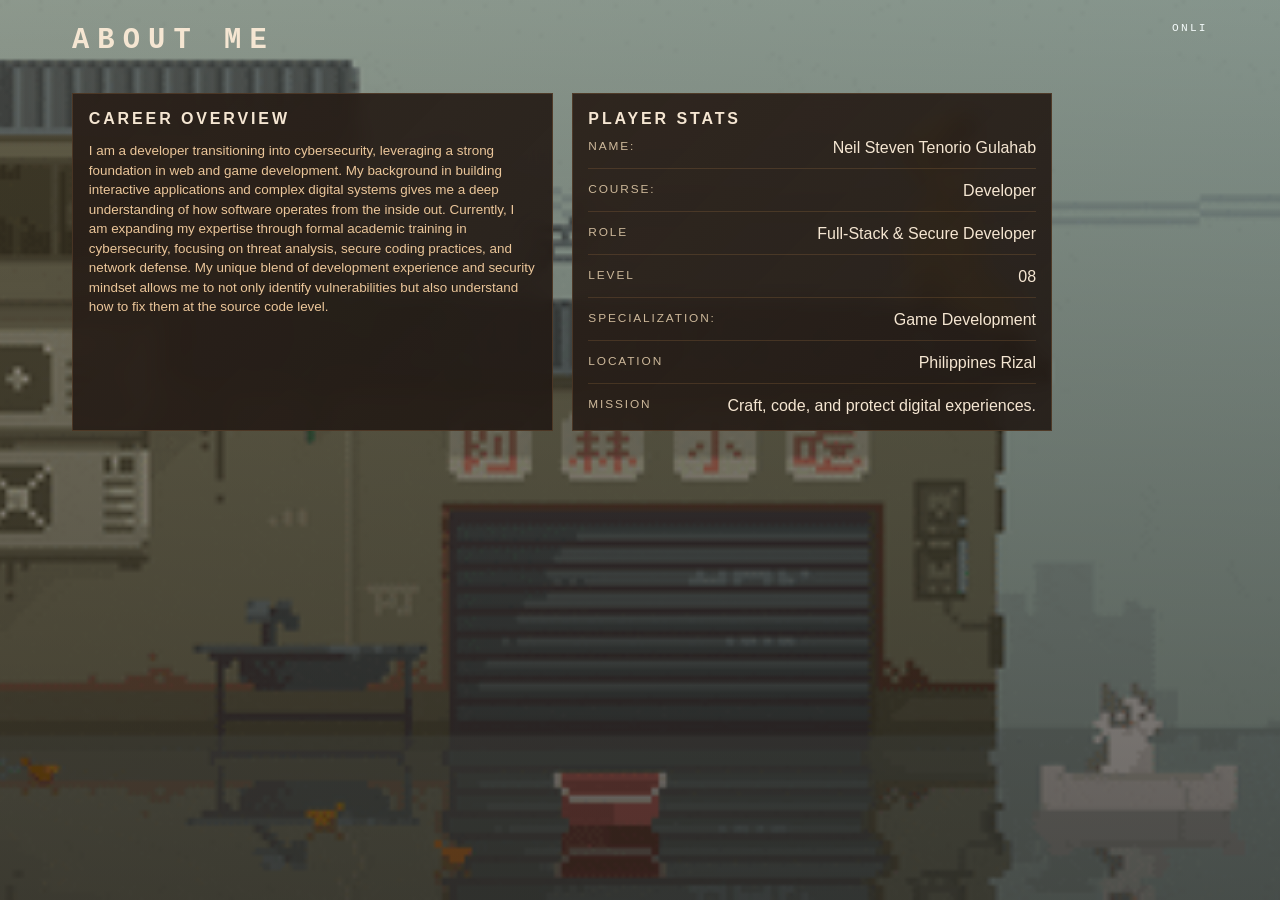
==== commit 0f22640f: "Fill Personal Informations" ====
--- a/about.html
+++ b/about.html
@@ -21,24 +21,25 @@
 
         <header class="page-heading">
             <h1 class="page-heading__title">ABOUT ME</h1>
-            <p class="page-heading__subtitle">Player Information</p>
+            <br>
+            <p class="page-heading__subtitle">My Information</p>
         </header>
 
         <section class="profile-grid" aria-label="Profile information">
             <article class="profile-card">
-                <h2 class="profile-card__title">Mission Brief</h2>
-                <p class="profile-bio">This placeholder profile panel is designed to hold the player's background, focus areas, and long-term mission in a clean, polished layout. Replace the copy later with your own narrative and positioning.</p>
+                <h2 class="profile-card__title">Career Overview</h2>
+                <p class="profile-bio">I am a developer transitioning into cybersecurity, leveraging a strong foundation in web and game development. My background in building interactive applications and complex digital systems gives me a deep understanding of how software operates from the inside out. Currently, I am expanding my expertise through formal academic training in cybersecurity, focusing on threat analysis, secure coding practices, and network defense. My unique blend of development experience and security mindset allows me to not only identify vulnerabilities but also understand how to fix them at the source code level.</p>
             </article>
             <article class="profile-card">
                 <h2 class="profile-card__title">Player Stats</h2>
                 <div class="profile-list">
-                    <div class="profile-item"><span class="profile-item__label">Player Name</span><span class="profile-item__value">Placeholder Name</span></div>
-                    <div class="profile-item"><span class="profile-item__label">Class</span><span class="profile-item__value">Developer</span></div>
-                    <div class="profile-item"><span class="profile-item__label">Role</span><span class="profile-item__value">Interface Builder</span></div>
+                    <div class="profile-item"><span class="profile-item__label">Name: </span><span class="profile-item__value">Neil Steven Tenorio Gulahab</span></div>
+                    <div class="profile-item"><span class="profile-item__label">Course: </span><span class="profile-item__value">Developer</span></div>
+                    <div class="profile-item"><span class="profile-item__label">Role</span><span class="profile-item__value">Full-Stack & Secure Developer</span></div>
                     <div class="profile-item"><span class="profile-item__label">Level</span><span class="profile-item__value">08</span></div>
-                    <div class="profile-item"><span class="profile-item__label">Specialization</span><span class="profile-item__value">UI / Front End</span></div>
-                    <div class="profile-item"><span class="profile-item__label">Location</span><span class="profile-item__value">Remote</span></div>
-                    <div class="profile-item"><span class="profile-item__label">Mission</span><span class="profile-item__value">Craft polished digital experiences</span></div>
+                    <div class="profile-item"><span class="profile-item__label">Specialization: </span><span class="profile-item__value">Game Development</span></div>
+                    <div class="profile-item"><span class="profile-item__label">Location</span><span class="profile-item__value">Philippines Rizal</span></div>
+                    <div class="profile-item"><span class="profile-item__label">Mission</span><span class="profile-item__value">Craft, code, and protect digital experiences.</span></div>
                 </div>
             </article>
         </section>
--- a/assets/css/menu.css
+++ b/assets/css/menu.css
@@ -210,7 +210,7 @@
 .game-button:hover .menu-item__subtitle,
 .game-button:focus-visible .menu-item__subtitle {
     opacity: 1;
-    color: #EBC69A;
+    color: peachpuff;
 }
 
 .game-button:active {
